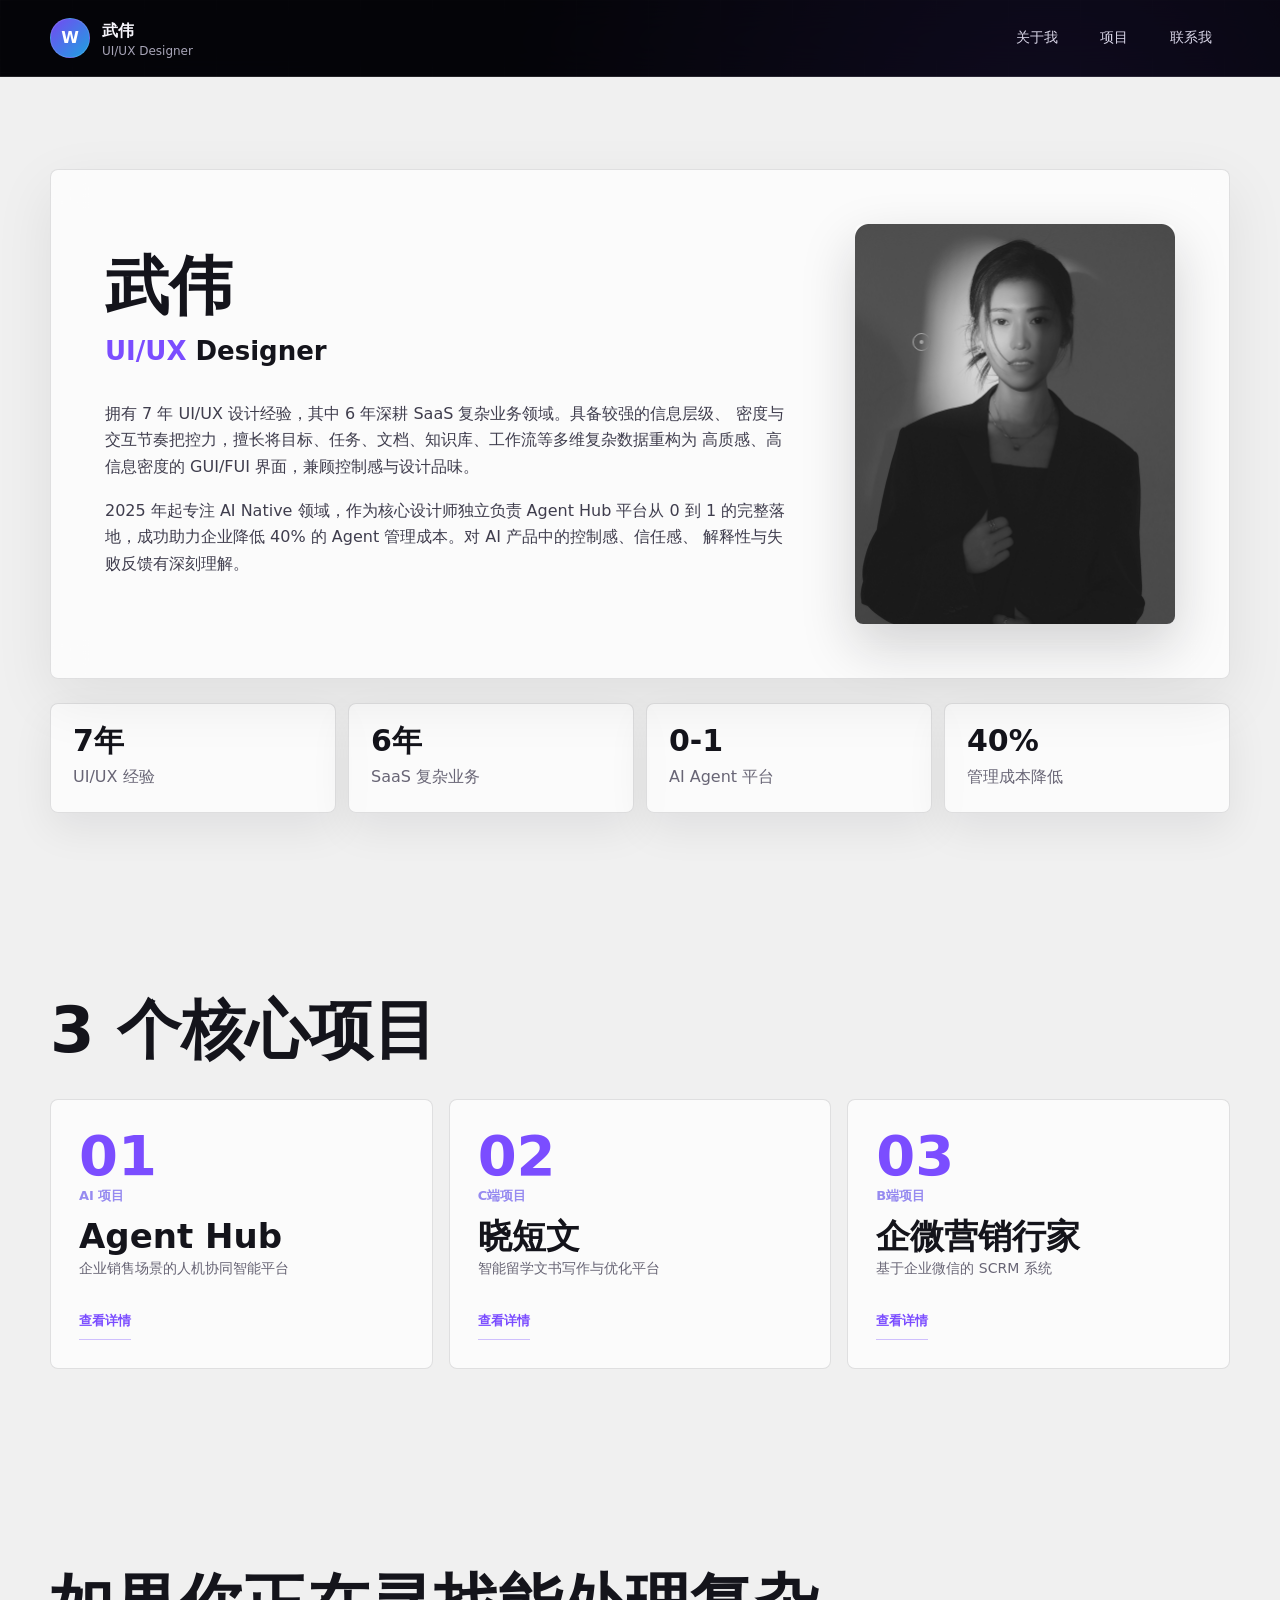
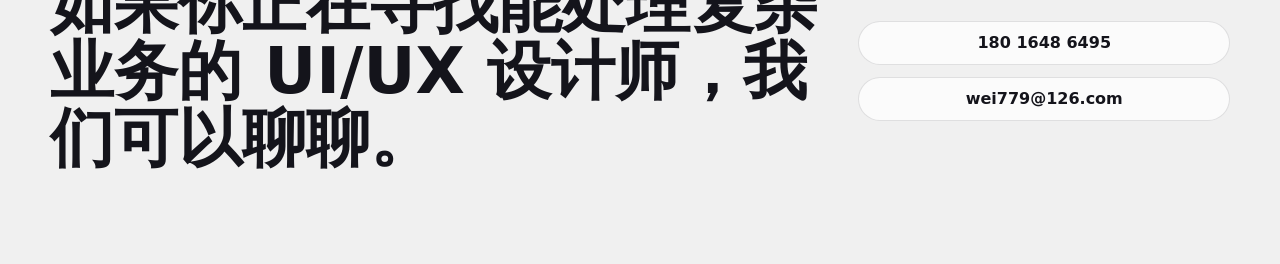
==== index.html @ 836a9a6f "Add files via upload" ====
<!doctype html>
<html lang="zh-CN">
  <head>
    <meta charset="UTF-8" />
    <meta name="viewport" content="width=device-width, initial-scale=1" />
    <title>武伟 | UI/UX Designer Portfolio</title>
    <meta
      name="description"
      content="武伟的 UI/UX 作品集，聚焦 SaaS 复杂业务、AI Native 产品与 B/C 端产品体验设计。"
    />
    <link
      rel="icon"
      href="data:image/svg+xml,%3Csvg xmlns='http://www.w3.org/2000/svg' viewBox='0 0 64 64'%3E%3Crect width='64' height='64' rx='32' fill='%237b4dff'/%3E%3Ctext x='32' y='42' text-anchor='middle' font-family='Arial' font-size='34' font-weight='800' fill='white'%3EW%3C/text%3E%3C/svg%3E"
    />
    <link rel="stylesheet" href="styles.css?v=5" />
  </head>
  <body>
    <a class="skip-link" href="#main">跳到主要内容</a>
    <div class="focus-ring" aria-hidden="true"></div>

    <header class="site-header">
      <nav class="nav" aria-label="主导航">
        <a class="brand" href="#main" aria-label="回到首页">
          <span class="brand-mark">W</span>
          <span>
            <strong>武伟</strong>
            <small>UI/UX Designer</small>
          </span>
        </a>
        <div class="nav-links">
          <a href="#about">关于我</a>
          <div class="nav-dropdown">
            <a class="nav-dropdown-trigger" href="#projects" aria-haspopup="true">项目</a>
            <div class="nav-menu" aria-label="项目二级导航">
              <a href="project.html?project=agent">Agent Hub</a>
              <a href="project.html?project=essay">晓短文</a>
              <a href="project.html?project=scrm">企微营销行家</a>
            </div>
          </div>
          <a href="#contact">联系我</a>
        </div>
      </nav>
    </header>

    <main id="main">
      <section id="about" class="about section-shell" aria-labelledby="about-title">
        <div class="about-grid">
          <div class="about-card">
            <div class="about-copy">
              <h2 id="about-title">武伟</h2>
              <p class="role"><span>UI/UX</span> Designer</p>
              <p>
                拥有 7 年 UI/UX 设计经验，其中 6 年深耕 SaaS 复杂业务领域。具备较强的信息层级、
                密度与交互节奏把控力，擅长将目标、任务、文档、知识库、工作流等多维复杂数据重构为
                高质感、高信息密度的 GUI/FUI 界面，兼顾控制感与设计品味。
              </p>
              <p>
                2025 年起专注 AI Native 领域，作为核心设计师独立负责 Agent Hub 平台从 0 到 1
                的完整落地，成功助力企业降低 40% 的 Agent 管理成本。对 AI 产品中的控制感、信任感、
                解释性与失败反馈有深刻理解。
              </p>
            </div>
            <figure class="about-photo">
              <img src="assets/portfolio/profile-photo.png" alt="武伟个人照片" />
            </figure>
          </div>

          <div class="stats-row" aria-label="核心能力概览">
            <div>
              <strong>7年</strong>
              <span>UI/UX 经验</span>
            </div>
            <div>
              <strong>6年</strong>
              <span>SaaS 复杂业务</span>
            </div>
            <div>
              <strong>0-1</strong>
              <span>AI Agent 平台</span>
            </div>
            <div>
              <strong>40%</strong>
              <span>管理成本降低</span>
            </div>
          </div>
        </div>
      </section>

      <section id="projects" class="projects section-shell" aria-labelledby="projects-title">
        <div class="section-heading">
          <div>
            <h2 id="projects-title">3 个核心项目</h2>
          </div>
        </div>

        <div class="project-tabs" aria-label="项目入口">
          <a class="project-card" href="project.html?project=agent" data-project="agent">
            <span class="project-index">01</span>
            <span class="project-type">AI 项目</span>
            <strong>Agent Hub</strong>
            <small>企业销售场景的人机协同智能平台</small>
            <span class="project-card-cta">查看详情</span>
          </a>
          <a class="project-card" href="project.html?project=essay" data-project="essay">
            <span class="project-index">02</span>
            <span class="project-type">C端项目</span>
            <strong>晓短文</strong>
            <small>智能留学文书写作与优化平台</small>
            <span class="project-card-cta">查看详情</span>
          </a>
          <a class="project-card" href="project.html?project=scrm" data-project="scrm">
            <span class="project-index">03</span>
            <span class="project-type">B端项目</span>
            <strong>企微营销行家</strong>
            <small>基于企业微信的 SCRM 系统</small>
            <span class="project-card-cta">查看详情</span>
          </a>
        </div>
      </section>

      <section id="contact" class="contact section-shell" aria-labelledby="contact-title">
        <div>
          <h2 id="contact-title">如果你正在寻找能处理复杂业务的 UI/UX 设计师，我们可以聊聊。</h2>
        </div>
        <div class="contact-actions">
          <a href="tel:18016486495">180 1648 6495</a>
          <a href="mailto:wei779@126.com">wei779@126.com</a>
        </div>
      </section>
    </main>

    <script src="script.js?v=5"></script>
  </body>
</html>
---- styles.css ----
:root {
  color-scheme: dark;
  --bg: #050509;
  --surface: #10101a;
  --surface-2: #171628;
  --line: rgba(255, 255, 255, 0.12);
  --text: #f6f5fb;
  --muted: #a8a5b8;
  --soft: #d9d6e8;
  --accent: #7b4dff;
  --accent-2: #21b8ff;
  --accent-3: #7df0d2;
  --radius: 8px;
  --max: 1180px;
}

* {
  box-sizing: border-box;
}

html {
  scroll-behavior: smooth;
}

body {
  margin: 0;
  min-width: 320px;
  background:
    linear-gradient(rgba(255, 255, 255, 0.035) 1px, transparent 1px),
    linear-gradient(90deg, rgba(255, 255, 255, 0.035) 1px, transparent 1px),
    radial-gradient(circle at 82% 8%, rgba(123, 77, 255, 0.34), transparent 34rem),
    radial-gradient(circle at 18% 26%, rgba(33, 184, 255, 0.16), transparent 28rem),
    var(--bg);
  background-size: 72px 72px, 72px 72px, auto, auto, auto;
  color: var(--text);
  font-family:
    Inter, ui-sans-serif, system-ui, -apple-system, BlinkMacSystemFont, "Segoe UI",
    "PingFang SC", "Hiragino Sans GB", "Microsoft YaHei", sans-serif;
  line-height: 1.65;
}

body.project-page {
  background: #f0f0f0;
}

body.project-page main {
  background: #f0f0f0;
  color: #14141b;
}

img {
  display: block;
  max-width: 100%;
}

a {
  color: inherit;
  text-decoration: none;
}

button {
  font: inherit;
}

.skip-link {
  position: fixed;
  left: 16px;
  top: 12px;
  z-index: 100;
  padding: 10px 14px;
  transform: translateY(-160%);
  border-radius: var(--radius);
  background: var(--text);
  color: #050509;
}

.skip-link:focus {
  transform: translateY(0);
}

.site-header {
  position: sticky;
  top: 0;
  z-index: 20;
  border-bottom: 1px solid var(--line);
  background: rgba(5, 5, 9, 0.72);
  backdrop-filter: blur(18px);
}

.nav {
  display: flex;
  align-items: center;
  justify-content: space-between;
  width: min(var(--max), calc(100% - 40px));
  min-height: 76px;
  margin: 0 auto;
  gap: 20px;
}

.brand {
  display: inline-flex;
  align-items: center;
  min-height: 44px;
  gap: 12px;
}

.brand-mark {
  display: grid;
  width: 40px;
  height: 40px;
  place-items: center;
  border: 1px solid var(--line);
  border-radius: 50%;
  background: linear-gradient(135deg, rgba(123, 77, 255, 0.95), rgba(33, 184, 255, 0.88));
  color: white;
  font-weight: 800;
}

.brand strong,
.brand small {
  display: block;
}

.brand small {
  color: var(--muted);
  font-size: 12px;
  line-height: 1.2;
}

.nav-links {
  display: flex;
  align-items: center;
  gap: 6px;
}

.nav-dropdown {
  position: relative;
}

.nav-links a,
.primary-link,
.ghost-link,
.contact-actions a {
  display: inline-flex;
  align-items: center;
  justify-content: center;
  min-height: 44px;
  border-radius: 999px;
  padding: 0 18px;
  transition: border-color 180ms ease, background 180ms ease, color 180ms ease, transform 180ms ease;
}

.nav-links a {
  color: var(--soft);
  font-size: 14px;
}

.nav-links a:hover,
.nav-links a:focus-visible {
  background: rgba(255, 255, 255, 0.08);
  color: white;
}

.nav-menu {
  position: absolute;
  top: calc(100% + 10px);
  right: 0;
  z-index: 30;
  display: none;
  min-width: 172px;
  padding: 8px;
  border: 1px solid var(--line);
  border-radius: var(--radius);
  background: rgba(16, 16, 26, 0.94);
  box-shadow: 0 18px 46px rgba(0, 0, 0, 0.28);
  opacity: 0;
  transform: translateY(-6px);
  visibility: hidden;
  transition: opacity 180ms ease, transform 180ms ease, visibility 180ms ease;
}

.nav-dropdown:hover .nav-menu,
.nav-dropdown:focus-within .nav-menu {
  display: grid;
  opacity: 1;
  transform: translateY(0);
  visibility: visible;
}

.nav-menu a {
  justify-content: flex-start;
  min-height: 40px;
  border-radius: 6px;
  padding: 0 12px;
  white-space: nowrap;
}

.section-shell {
  width: min(var(--max), calc(100% - 40px));
  margin: 0 auto;
}

.focus-ring {
  --focus-x: 72vw;
  --focus-y: 38vh;
  position: fixed;
  left: 0;
  top: 0;
  z-index: 60;
  width: 18px;
  height: 18px;
  border: 1.5px solid #fff;
  border-radius: 999px;
  pointer-events: none;
  mix-blend-mode: difference;
  transform: translate3d(var(--focus-x), var(--focus-y), 0) translate(-50%, -50%);
  transition: opacity 180ms ease;
}

.focus-ring::before {
  position: absolute;
  content: "";
  left: 50%;
  top: 50%;
  width: 4px;
  height: 4px;
  border-radius: 999px;
  background: #fff;
  transform: translate(-50%, -50%);
}

.hero {
  position: relative;
  display: grid;
  grid-template-columns: minmax(0, 1180px);
  align-items: center;
  justify-content: center;
  width: 100%;
  max-width: none;
  min-height: 500px;
  padding: 0 max(20px, calc((100% - var(--max)) / 2));
  overflow: hidden;
  isolation: isolate;
  background: #f0f0f0;
  color: #050509;
}

.hero::before,
.hero::after {
  content: none;
}

.hero-orb {
  display: none;
}

.hero-orb::before {
  position: absolute;
  inset: 18% 10% 12% 18%;
  content: "";
  border-radius: 50%;
  background:
    radial-gradient(circle at 36% 34%, rgba(125, 240, 210, 0.34), transparent 18%),
    radial-gradient(circle at 64% 28%, rgba(160, 116, 255, 0.48), transparent 24%),
    radial-gradient(circle at 50% 58%, rgba(37, 119, 255, 0.34), transparent 42%);
  filter: blur(46px);
  opacity: 0.58;
  animation: orbFallbackDrift 9s ease-in-out infinite alternate;
}

.hero-orb canvas {
  position: relative;
  display: block;
  width: 100%;
  height: 100%;
  opacity: 0.96;
}

.hero-orb.is-static canvas {
  display: none;
}

.hero-copy {
  position: relative;
  z-index: 1;
  max-width: 1180px;
}

.eyebrow,
.section-kicker {
  margin: 0 0 14px;
  color: var(--accent-3);
  font-size: 13px;
  font-weight: 700;
  letter-spacing: 0;
  text-transform: uppercase;
}

.hero h1 {
  display: grid;
  gap: 8px;
  max-width: 1180px;
  margin: 0;
  color: #050509;
  font-size: clamp(74px, 11.5vw, 172px);
  font-weight: 950;
  line-height: 0.88;
  letter-spacing: 0;
}

.hero h1 span {
  display: block;
  width: fit-content;
}

.hero h1 span:nth-child(2) {
  color: #f0f0f0;
  background: #050509;
  padding: 0 0.07em 0.06em;
}

@keyframes orbFallbackDrift {
  from {
    transform: translate3d(-2%, 2%, 0) rotate(-6deg) scale(0.96);
  }

  to {
    transform: translate3d(3%, -3%, 0) rotate(8deg) scale(1.06);
  }
}

.hero-lede {
  max-width: 680px;
  margin: 28px 0 0;
  color: var(--soft);
  font-size: 18px;
}

.hero-actions {
  display: flex;
  flex-wrap: wrap;
  gap: 12px;
  margin-top: 34px;
}

.primary-link {
  background: white;
  color: #07070d;
  font-weight: 800;
}

.ghost-link {
  border: 1px solid var(--line);
  color: white;
}

.primary-link:hover,
.ghost-link:hover,
.contact-actions a:hover,
.project-card:hover {
  transform: translateY(-2px);
}

.about,
.projects,
.contact {
  padding: 92px 0;
}

.about {
  width: 100%;
  max-width: none;
  background: #f0f0f0;
  color: #14141b;
}

.projects,
.contact {
  width: 100%;
  max-width: none;
  background: #f0f0f0;
  color: #14141b;
}

.about > .section-kicker,
.about > .about-grid,
.projects > .section-heading,
.projects > .project-tabs {
  width: min(var(--max), calc(100% - 40px));
  margin-right: auto;
  margin-left: auto;
}

.about-grid {
  display: grid;
  grid-template-columns: 1fr;
  gap: 24px;
}

.about-card,
.contact {
  border: 1px solid var(--line);
  border-radius: var(--radius);
  background: rgba(16, 16, 26, 0.76);
  backdrop-filter: blur(16px);
}

.about-card {
  display: grid;
  grid-template-columns: minmax(0, 1fr) minmax(240px, 320px);
  align-items: center;
  gap: clamp(28px, 5vw, 72px);
  max-width: none;
  width: 100%;
  padding: clamp(28px, 5vw, 54px);
  border-color: rgba(20, 20, 27, 0.12);
  background: rgba(255, 255, 255, 0.72);
  color: #14141b;
  box-shadow: 0 20px 60px rgba(20, 20, 27, 0.08);
}

.about-copy {
  max-width: 760px;
}

.about-photo {
  justify-self: end;
  width: min(100%, 320px);
  margin: 0;
}

.about-photo img {
  width: 100%;
  aspect-ratio: 4 / 5;
  object-fit: cover;
  object-position: center top;
  border-radius: var(--radius);
  box-shadow: 0 22px 54px rgba(20, 20, 27, 0.18);
}

.about-card h2,
.section-heading h2,
.contact h2 {
  margin: 0;
  font-size: clamp(36px, 5vw, 70px);
  line-height: 1.05;
  letter-spacing: 0;
}

.role {
  margin: 10px 0 28px;
  color: #14141b;
  font-size: 26px;
  font-weight: 800;
}

.role span {
  color: var(--accent);
}

.about-card p:not(.role) {
  max-width: 760px;
  margin: 0 0 18px;
  color: #3f3d4d;
}

.stats-row {
  display: grid;
  grid-column: 1 / -1;
  grid-template-columns: repeat(4, minmax(0, 1fr));
  gap: 12px;
}

.stats-row div,
.metric,
.text-panel,
.project-card {
  border: 1px solid var(--line);
  border-radius: var(--radius);
  background: rgba(255, 255, 255, 0.055);
}

.stats-row div {
  border-color: rgba(20, 20, 27, 0.12);
  background: rgba(255, 255, 255, 0.7);
  padding: 22px;
  box-shadow: 0 16px 42px rgba(20, 20, 27, 0.07);
}

.stats-row strong {
  display: block;
  color: #14141b;
  font-size: 30px;
  line-height: 1;
}

.stats-row span {
  display: block;
  margin-top: 8px;
  color: #686575;
}

.section-heading {
  display: grid;
  grid-template-columns: 1fr;
  gap: 28px;
  align-items: end;
  margin-bottom: 34px;
}

.section-heading p {
  margin: 0;
  color: #686575;
}

.project-tabs {
  display: grid;
  grid-template-columns: repeat(3, minmax(0, 1fr));
  gap: 16px;
  margin-bottom: 18px;
}

.project-card {
  position: relative;
  display: grid;
  align-content: space-between;
  min-height: 270px;
  padding: 28px;
  border-color: rgba(20, 20, 27, 0.12);
  background: rgba(255, 255, 255, 0.72);
  color: #14141b;
  cursor: pointer;
  text-align: left;
  overflow: hidden;
  transition:
    border-color 220ms ease,
    background 220ms ease,
    box-shadow 220ms ease,
    transform 220ms ease;
}

.project-card::before {
  position: absolute;
  inset: -1px;
  content: "";
  background:
    radial-gradient(circle at 22% 12%, rgba(125, 240, 210, 0.2), transparent 32%),
    linear-gradient(135deg, rgba(123, 77, 255, 0.22), rgba(33, 184, 255, 0.08));
  opacity: 0;
  transition: opacity 220ms ease;
  pointer-events: none;
}

.project-card > * {
  position: relative;
  z-index: 1;
}

.project-card:focus-visible,
.primary-link:focus-visible,
.ghost-link:focus-visible,
.contact-actions a:focus-visible {
  outline: 3px solid rgba(125, 240, 210, 0.75);
  outline-offset: 3px;
}

.project-card:hover,
.project-card:focus-visible,
.project-card.is-active {
  border-color: rgba(123, 77, 255, 0.8);
  background:
    linear-gradient(135deg, rgba(123, 77, 255, 0.18), rgba(33, 184, 255, 0.12)),
    rgba(255, 255, 255, 0.86);
}

.project-card:hover,
.project-card:focus-visible {
  box-shadow:
    0 24px 70px rgba(33, 184, 255, 0.18),
    0 0 0 1px rgba(125, 240, 210, 0.18) inset;
  transform: translateY(-10px) scale(1.015);
}

.project-card:hover::before,
.project-card:focus-visible::before {
  opacity: 1;
}

.project-index {
  color: var(--accent);
  font-size: 56px;
  font-weight: 900;
  line-height: 1;
}

.project-type {
  align-self: end;
  color: #968af0;
  font-size: 13px;
  font-weight: 800;
}

.project-card strong {
  margin-top: 10px;
  font-size: 34px;
  line-height: 1.1;
}

.project-card small {
  max-width: 260px;
  color: #686575;
  font-size: 14px;
}

.project-card-cta {
  display: inline-flex;
  align-items: center;
  width: fit-content;
  min-height: 36px;
  margin-top: 22px;
  border-bottom: 1px solid rgba(123, 77, 255, 0.35);
  color: #7b4dff;
  font-size: 13px;
  font-weight: 800;
  transition: color 180ms ease, transform 180ms ease;
}

.project-card:hover .project-card-cta,
.project-card:focus-visible .project-card-cta {
  color: #7b4dff;
  transform: translateX(6px);
}

.project-page-shell {
  padding: 72px 0 96px;
}

.project-page .brand strong {
  color: var(--text);
}

.project-page-heading {
  margin: 32px 0 24px;
  text-align: center;
}

.project-page-heading h1 {
  margin: 0;
  font-size: clamp(42px, 6vw, 84px);
  line-height: 1.05;
}

.back-link {
  position: relative;
  display: inline-flex;
  align-items: center;
  min-height: 42px;
  border: 1px solid var(--line);
  border-radius: 999px;
  padding: 0 16px;
  color: var(--soft);
  background: rgba(255, 255, 255, 0.055);
  font-size: 14px;
  font-weight: 800;
  overflow: hidden;
  transition:
    border-color 220ms ease,
    background 220ms ease,
    box-shadow 220ms ease,
    transform 220ms ease;
}

.back-link::before {
  position: absolute;
  inset: -1px;
  content: "";
  background:
    radial-gradient(circle at 22% 12%, rgba(125, 240, 210, 0.2), transparent 32%),
    linear-gradient(135deg, rgba(123, 77, 255, 0.22), rgba(33, 184, 255, 0.08));
  opacity: 0;
  transition: opacity 220ms ease;
  pointer-events: none;
}

.project-page .back-link {
  border-color: rgba(20, 20, 27, 0.12);
  color: #14141b;
  background: rgba(255, 255, 255, 0.72);
}

.back-link:hover,
.back-link:focus-visible {
  border-color: rgba(123, 77, 255, 0.8);
  background:
    linear-gradient(135deg, rgba(123, 77, 255, 0.18), rgba(33, 184, 255, 0.12)),
    rgba(255, 255, 255, 0.86);
  box-shadow:
    0 24px 70px rgba(33, 184, 255, 0.18),
    0 0 0 1px rgba(125, 240, 210, 0.18) inset;
  transform: translateY(-10px) scale(1.015);
}

.back-link:hover::before,
.back-link:focus-visible::before {
  opacity: 1;
}

.project-detail {
  padding: 0;
  scroll-margin-top: 96px;
}

.project-detail:focus {
  outline: none;
}

.detail-hero {
  display: grid;
  grid-template-columns: minmax(0, 0.75fr) minmax(360px, 1fr);
  gap: 26px;
  align-items: stretch;
}

.detail-copy h3 {
  margin: 0;
  font-size: clamp(32px, 5vw, 64px);
  line-height: 1.05;
}

.detail-copy p {
  color: var(--soft);
}

.project-page .detail-copy p,
.project-page .text-panel ul,
.project-page .metric span,
.project-page .gallery figcaption {
  color: #4f4c5d;
}

.tags {
  display: flex;
  flex-wrap: wrap;
  gap: 8px;
  margin: 18px 0 24px;
}

.tags span {
  border: 1px solid rgba(123, 77, 255, 0.52);
  border-radius: 999px;
  padding: 7px 11px;
  color: #e8e0ff;
  background: rgba(123, 77, 255, 0.12);
  font-size: 12px;
  font-weight: 700;
}

.project-page .tags span {
  border-color: rgba(123, 77, 255, 0.42);
  background: rgba(123, 77, 255, 0.08);
  color: #4d2fd6;
}

.cover-image {
  overflow: hidden;
  border: 1px solid var(--line);
  border-radius: var(--radius);
  background: #090913;
}

.cover-image img {
  width: 100%;
  height: 100%;
  min-height: 300px;
  object-fit: cover;
}

.detail-sections {
  display: grid;
  grid-template-columns: repeat(3, minmax(0, 1fr));
  gap: 14px;
  margin-top: 42px;
}

.text-panel {
  padding: 22px;
}

.project-page .text-panel,
.project-page .metric,
.project-page .gallery figure {
  border-color: rgba(20, 20, 27, 0.12);
  background: rgba(255, 255, 255, 0.72);
  box-shadow: 0 16px 42px rgba(20, 20, 27, 0.07);
}

.text-panel h4,
.metrics h4 {
  margin: 0 0 12px;
  color: white;
  font-size: 18px;
}

.project-page .text-panel h4,
.project-page .metrics h4,
.project-page .metric strong {
  color: #14141b;
}

.text-panel ul {
  display: grid;
  gap: 10px;
  margin: 0;
  padding-left: 20px;
  color: var(--soft);
}

.metrics {
  margin-top: 42px;
}

.metric-grid {
  display: grid;
  grid-template-columns: repeat(4, minmax(0, 1fr));
  gap: 12px;
}

.metric {
  padding: 18px;
}

.metric strong {
  display: block;
  color: white;
  font-size: 26px;
  line-height: 1.1;
}

.metric span {
  color: var(--muted);
  font-size: 13px;
}

.gallery {
  display: grid;
  grid-template-columns: 1fr;
  gap: 28px;
  margin-top: 42px;
}

.gallery figure {
  margin: 0;
  overflow: hidden;
  border: 1px solid var(--line);
  border-radius: var(--radius);
  background: rgba(255, 255, 255, 0.05);
}

.gallery img {
  width: 100%;
  height: auto;
  aspect-ratio: auto;
  object-fit: contain;
}

.gallery figcaption {
  padding: 10px 12px 12px;
  color: var(--muted);
  font-size: 13px;
}

.project-navigation {
  display: grid;
  grid-template-columns: repeat(2, minmax(0, 1fr));
  gap: 16px;
  margin-top: 72px;
}

.project-navigation:not(.has-previous) {
  grid-template-columns: minmax(0, 1fr);
  justify-items: end;
}

.project-pager-link,
.next-project-link {
  position: relative;
  display: grid;
  min-height: 150px;
  align-content: space-between;
  gap: 14px;
  width: 100%;
  border: 1px solid rgba(20, 20, 27, 0.12);
  border-radius: var(--radius);
  padding: 24px;
  background:
    linear-gradient(135deg, rgba(255, 255, 255, 0.9), rgba(248, 248, 255, 0.7)),
    rgba(255, 255, 255, 0.78);
  color: #14141b;
  overflow: hidden;
  box-shadow: 0 16px 42px rgba(20, 20, 27, 0.07);
  transition:
    border-color 220ms ease,
    background 220ms ease,
    box-shadow 220ms ease,
    transform 220ms ease;
}

.project-pager-link::before,
.next-project-link::before {
  position: absolute;
  inset: -1px;
  content: "";
  background:
    radial-gradient(circle at 18% 12%, rgba(125, 240, 210, 0.2), transparent 34%),
    linear-gradient(135deg, rgba(123, 77, 255, 0.2), rgba(33, 184, 255, 0.1));
  opacity: 0;
  transition: opacity 220ms ease;
  pointer-events: none;
}

.project-pager-link > *,
.next-project-link > * {
  position: relative;
  z-index: 1;
}

.next-project-link {
  text-align: right;
}

.project-navigation:not(.has-previous) .next-project-link {
  max-width: min(100%, 460px);
}

.pager-direction {
  display: inline-flex;
  align-items: center;
  gap: 10px;
  width: fit-content;
  color: #6f55f6;
  font-size: 13px;
  font-weight: 900;
  letter-spacing: 0;
}

.next-project-link .pager-direction {
  justify-self: end;
}

.pager-icon {
  display: grid;
  width: 34px;
  height: 34px;
  place-items: center;
  border: 1px solid rgba(123, 77, 255, 0.22);
  border-radius: 999px;
  background: rgba(123, 77, 255, 0.08);
  color: #7b4dff;
  font-size: 20px;
  line-height: 1;
  transition:
    background 220ms ease,
    border-color 220ms ease,
    transform 220ms ease;
}

.project-pager-link strong,
.next-project-link strong {
  font-size: clamp(24px, 3vw, 34px);
  line-height: 1;
  letter-spacing: 0;
}

.project-pager-link small,
.next-project-link small {
  max-width: 360px;
  color: #5f5b6d;
  font-size: 14px;
  line-height: 1.5;
}

.next-project-link small {
  justify-self: end;
}

.project-pager-link:hover,
.project-pager-link:focus-visible,
.next-project-link:hover,
.next-project-link:focus-visible {
  border-color: rgba(123, 77, 255, 0.72);
  background:
    linear-gradient(135deg, rgba(123, 77, 255, 0.16), rgba(33, 184, 255, 0.1)),
    rgba(255, 255, 255, 0.9);
  box-shadow:
    0 28px 80px rgba(33, 184, 255, 0.18),
    0 0 0 1px rgba(125, 240, 210, 0.18) inset;
  transform: translateY(-8px);
}

.project-pager-link:hover::before,
.project-pager-link:focus-visible::before,
.next-project-link:hover::before,
.next-project-link:focus-visible::before {
  opacity: 1;
}

.project-pager-link:hover .pager-icon,
.project-pager-link:focus-visible .pager-icon {
  border-color: rgba(123, 77, 255, 0.48);
  background: rgba(123, 77, 255, 0.14);
  transform: translateX(-5px);
}

.next-project-link:hover .pager-icon,
.next-project-link:focus-visible .pager-icon {
  border-color: rgba(123, 77, 255, 0.48);
  background: rgba(123, 77, 255, 0.14);
  transform: translateX(5px);
}

.contact {
  display: grid;
  grid-template-columns: minmax(0, 0.95fr) minmax(260px, 0.45fr);
  gap: 24px;
  align-items: center;
  border: 0;
  border-radius: 0;
  background: #f0f0f0;
  color: #14141b;
  margin-bottom: 0;
  padding: 92px max(20px, calc((100% - var(--max)) / 2));
  box-shadow: none;
  backdrop-filter: none;
}

.contact-actions {
  display: grid;
  gap: 12px;
}

.contact-actions a {
  border: 1px solid rgba(20, 20, 27, 0.12);
  background: rgba(255, 255, 255, 0.72);
  color: #14141b;
  font-weight: 800;
}

@media (max-width: 900px) {
  .hero,
  .section-heading,
  .detail-hero,
  .contact {
    grid-template-columns: 1fr;
  }

  .about-card {
    grid-template-columns: 1fr;
  }

  .about-photo {
    justify-self: start;
    width: min(100%, 320px);
  }

  .hero {
    gap: 28px;
    min-height: 500px;
    padding-top: 54px;
  }

  .hero h1 {
    max-width: 760px;
  }

  .project-tabs,
  .detail-sections,
  .metric-grid,
  .stats-row {
    grid-template-columns: 1fr 1fr;
  }

  .project-card {
    min-height: 220px;
  }
}

@media (max-width: 620px) {
  .nav {
    width: min(100% - 28px, var(--max));
    min-height: 66px;
  }

  .brand small {
    display: none;
  }

  .nav-links {
    gap: 0;
  }

  .nav-links a {
    padding: 0 10px;
    font-size: 13px;
  }

  .section-shell {
    width: min(100% - 28px, var(--max));
  }

  .hero h1 {
    font-size: 42px;
  }

  .hero-lede {
    font-size: 16px;
  }

  .about,
  .projects,
  .contact {
    padding: 58px 0;
  }

  .about-card,
  .project-detail,
  .contact {
    padding: 22px;
  }

  .project-tabs,
  .detail-sections,
  .metric-grid,
  .stats-row {
    grid-template-columns: 1fr;
  }

  .gallery {
    display: grid;
    overflow: visible;
    padding-bottom: 0;
    scroll-snap-type: none;
  }

  .gallery figure {
    flex: none;
    scroll-snap-align: start;
  }

  .project-navigation {
    flex-direction: column;
    justify-content: stretch;
    margin-top: 52px;
  }

  .project-pager-link,
  .next-project-link {
    min-width: 0;
    width: 100%;
  }
}

@media (prefers-reduced-motion: reduce) {
  *,
  *::before,
  *::after {
    scroll-behavior: auto !important;
    transition-duration: 0.01ms !important;
    animation-duration: 0.01ms !important;
  }
}

@media (pointer: coarse) {
  .focus-ring {
    display: none;
  }
}
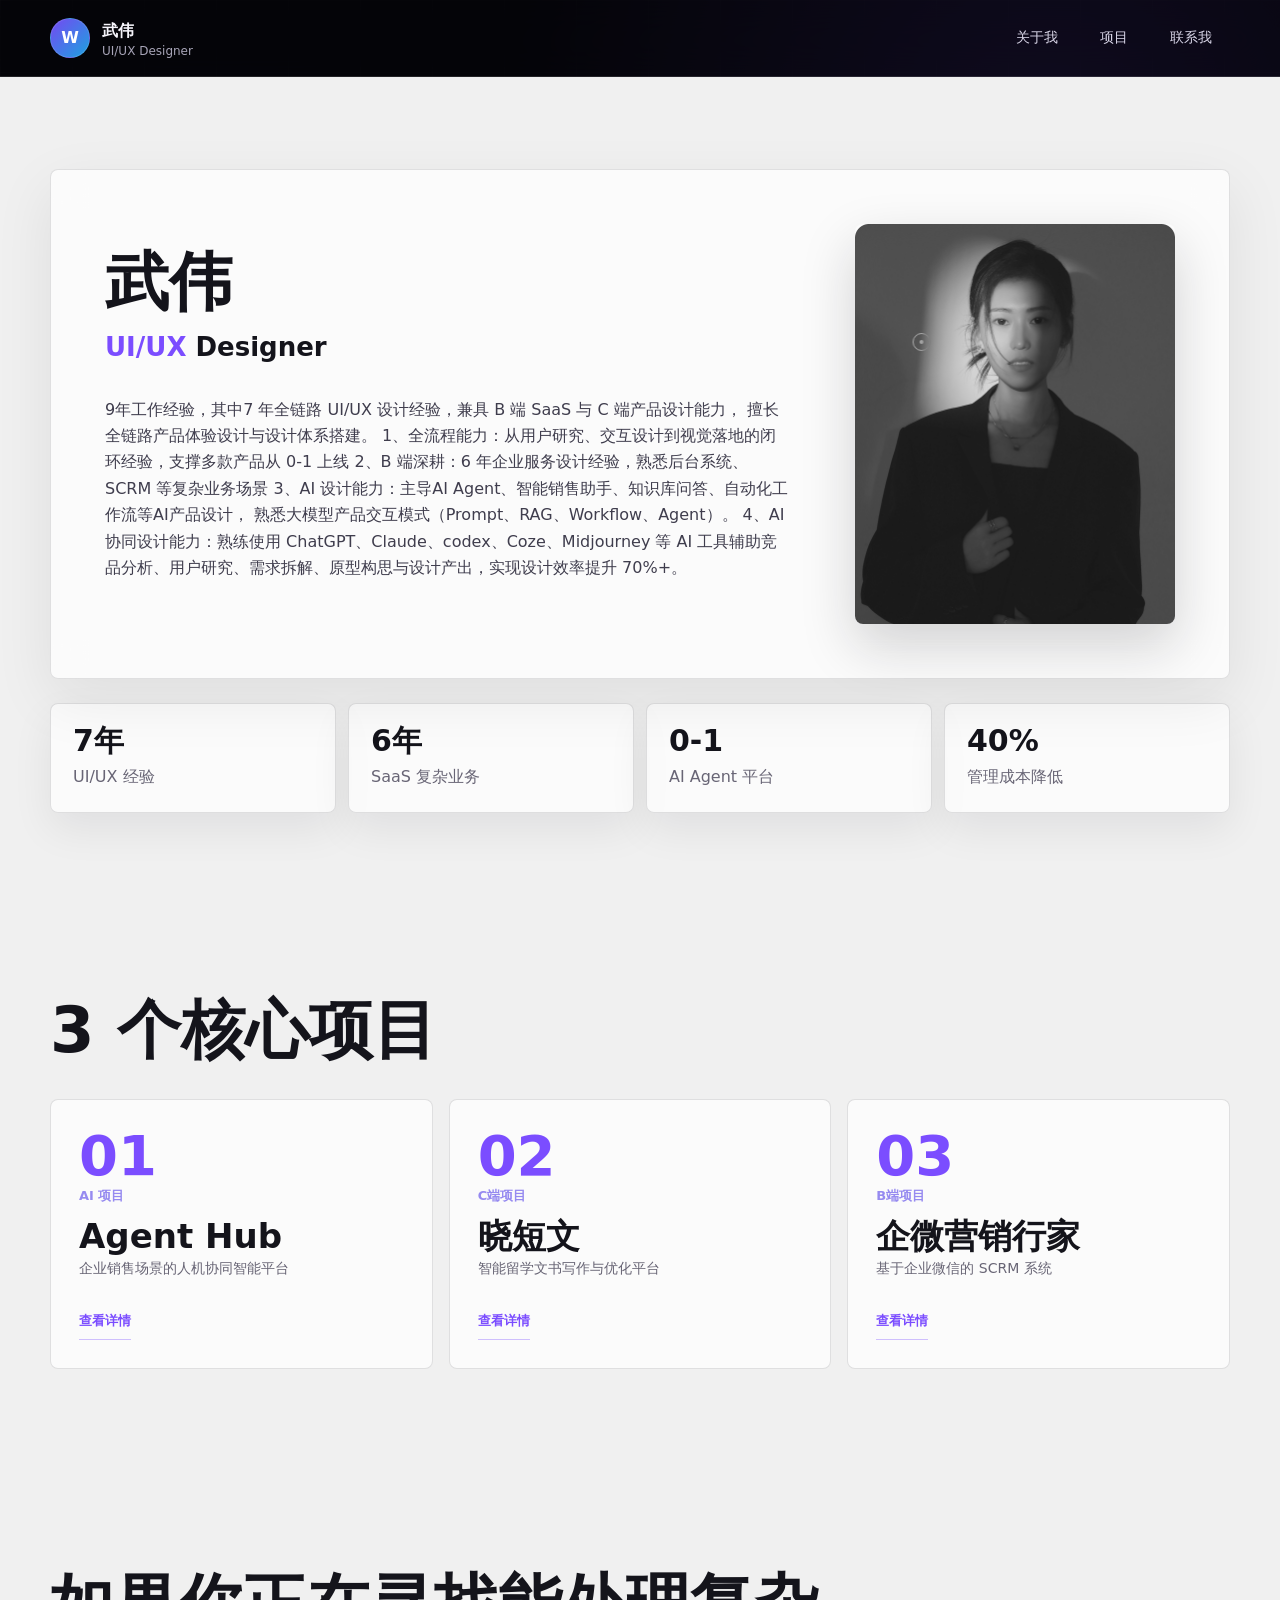
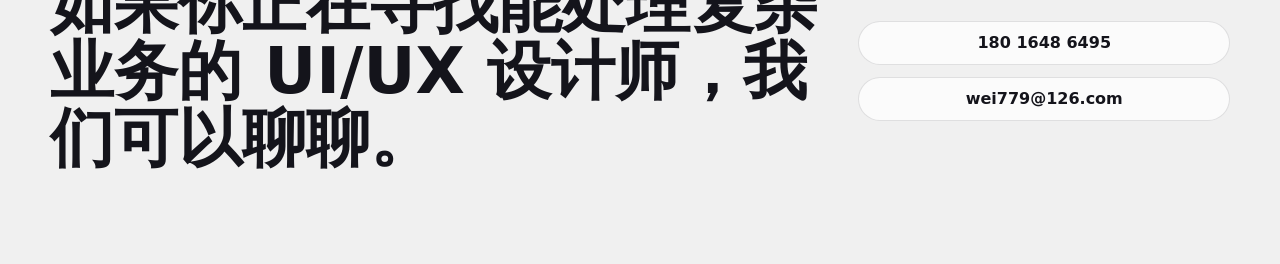
==== commit c4155e46: "Update index.html" ====
--- a/index.html
+++ b/index.html
@@ -50,14 +50,14 @@
               <h2 id="about-title">武伟</h2>
               <p class="role"><span>UI/UX</span> Designer</p>
               <p>
-                拥有 7 年 UI/UX 设计经验，其中 6 年深耕 SaaS 复杂业务领域。具备较强的信息层级、
-                密度与交互节奏把控力，擅长将目标、任务、文档、知识库、工作流等多维复杂数据重构为
-                高质感、高信息密度的 GUI/FUI 界面，兼顾控制感与设计品味。
-              </p>
-              <p>
-                2025 年起专注 AI Native 领域，作为核心设计师独立负责 Agent Hub 平台从 0 到 1
-                的完整落地，成功助力企业降低 40% 的 Agent 管理成本。对 AI 产品中的控制感、信任感、
-                解释性与失败反馈有深刻理解。
+                9年工作经验，其中7 年全链路 UI/UX 设计经验，兼具 B 端 SaaS 与 C 端产品设计能力，
+                擅长全链路产品体验设计与设计体系搭建。
+                1、全流程能力：从用户研究、交互设计到视觉落地的闭环经验，支撑多款产品从 0-1 上线
+                2、B 端深耕：6 年企业服务设计经验，熟悉后台系统、SCRM 等复杂业务场景
+                3、AI 设计能力：主导AI Agent、智能销售助手、知识库问答、自动化工作流等AI产品设计，
+                熟悉大模型产品交互模式（Prompt、RAG、Workflow、Agent）。
+                4、AI协同设计能力：熟练使用 ChatGPT、Claude、codex、Coze、Midjourney 等 AI 
+                工具辅助竞品分析、用户研究、需求拆解、原型构思与设计产出，实现设计效率提升 70%+。
               </p>
             </div>
             <figure class="about-photo">
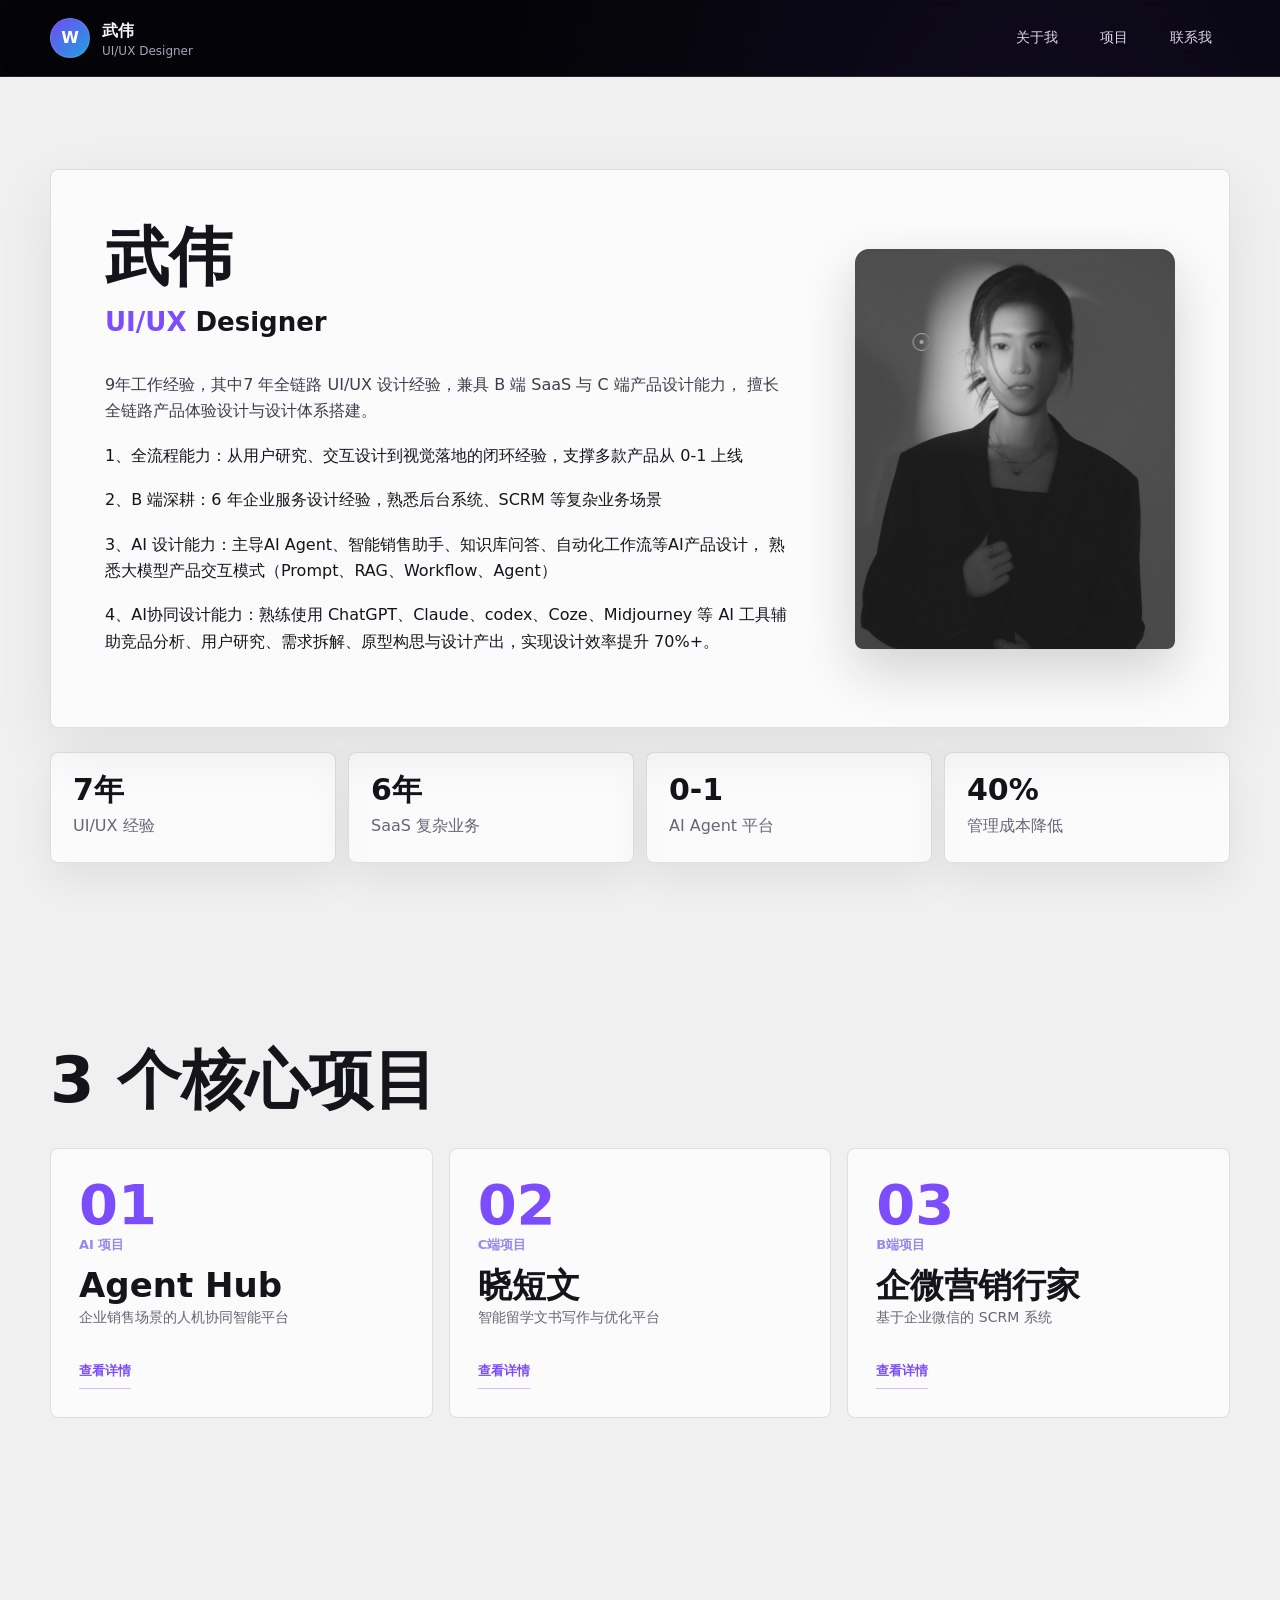
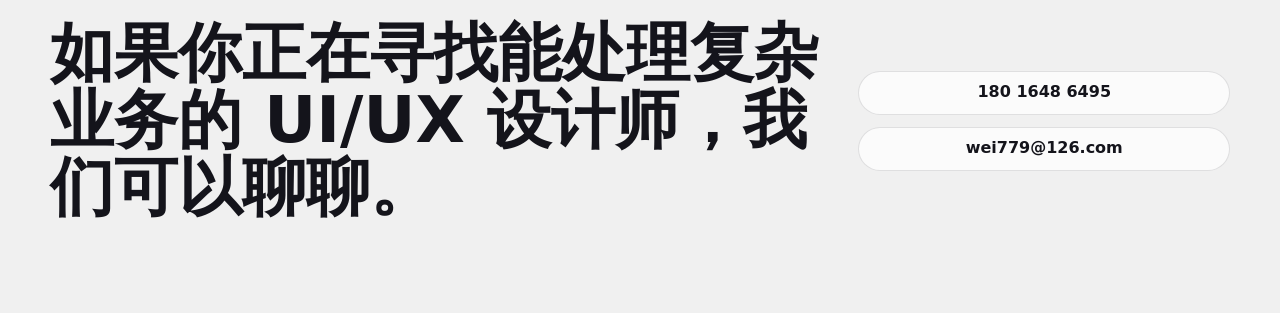
==== commit 6285861a: "Update index.html" ====
--- a/index.html
+++ b/index.html
@@ -52,10 +52,14 @@
               <p>
                 9年工作经验，其中7 年全链路 UI/UX 设计经验，兼具 B 端 SaaS 与 C 端产品设计能力，
                 擅长全链路产品体验设计与设计体系搭建。
+               </p>
                 1、全流程能力：从用户研究、交互设计到视觉落地的闭环经验，支撑多款产品从 0-1 上线
+               </p>
                 2、B 端深耕：6 年企业服务设计经验，熟悉后台系统、SCRM 等复杂业务场景
+               </p>
                 3、AI 设计能力：主导AI Agent、智能销售助手、知识库问答、自动化工作流等AI产品设计，
-                熟悉大模型产品交互模式（Prompt、RAG、Workflow、Agent）。
+                熟悉大模型产品交互模式（Prompt、RAG、Workflow、Agent）
+               </p>
                 4、AI协同设计能力：熟练使用 ChatGPT、Claude、codex、Coze、Midjourney 等 AI 
                 工具辅助竞品分析、用户研究、需求拆解、原型构思与设计产出，实现设计效率提升 70%+。
               </p>
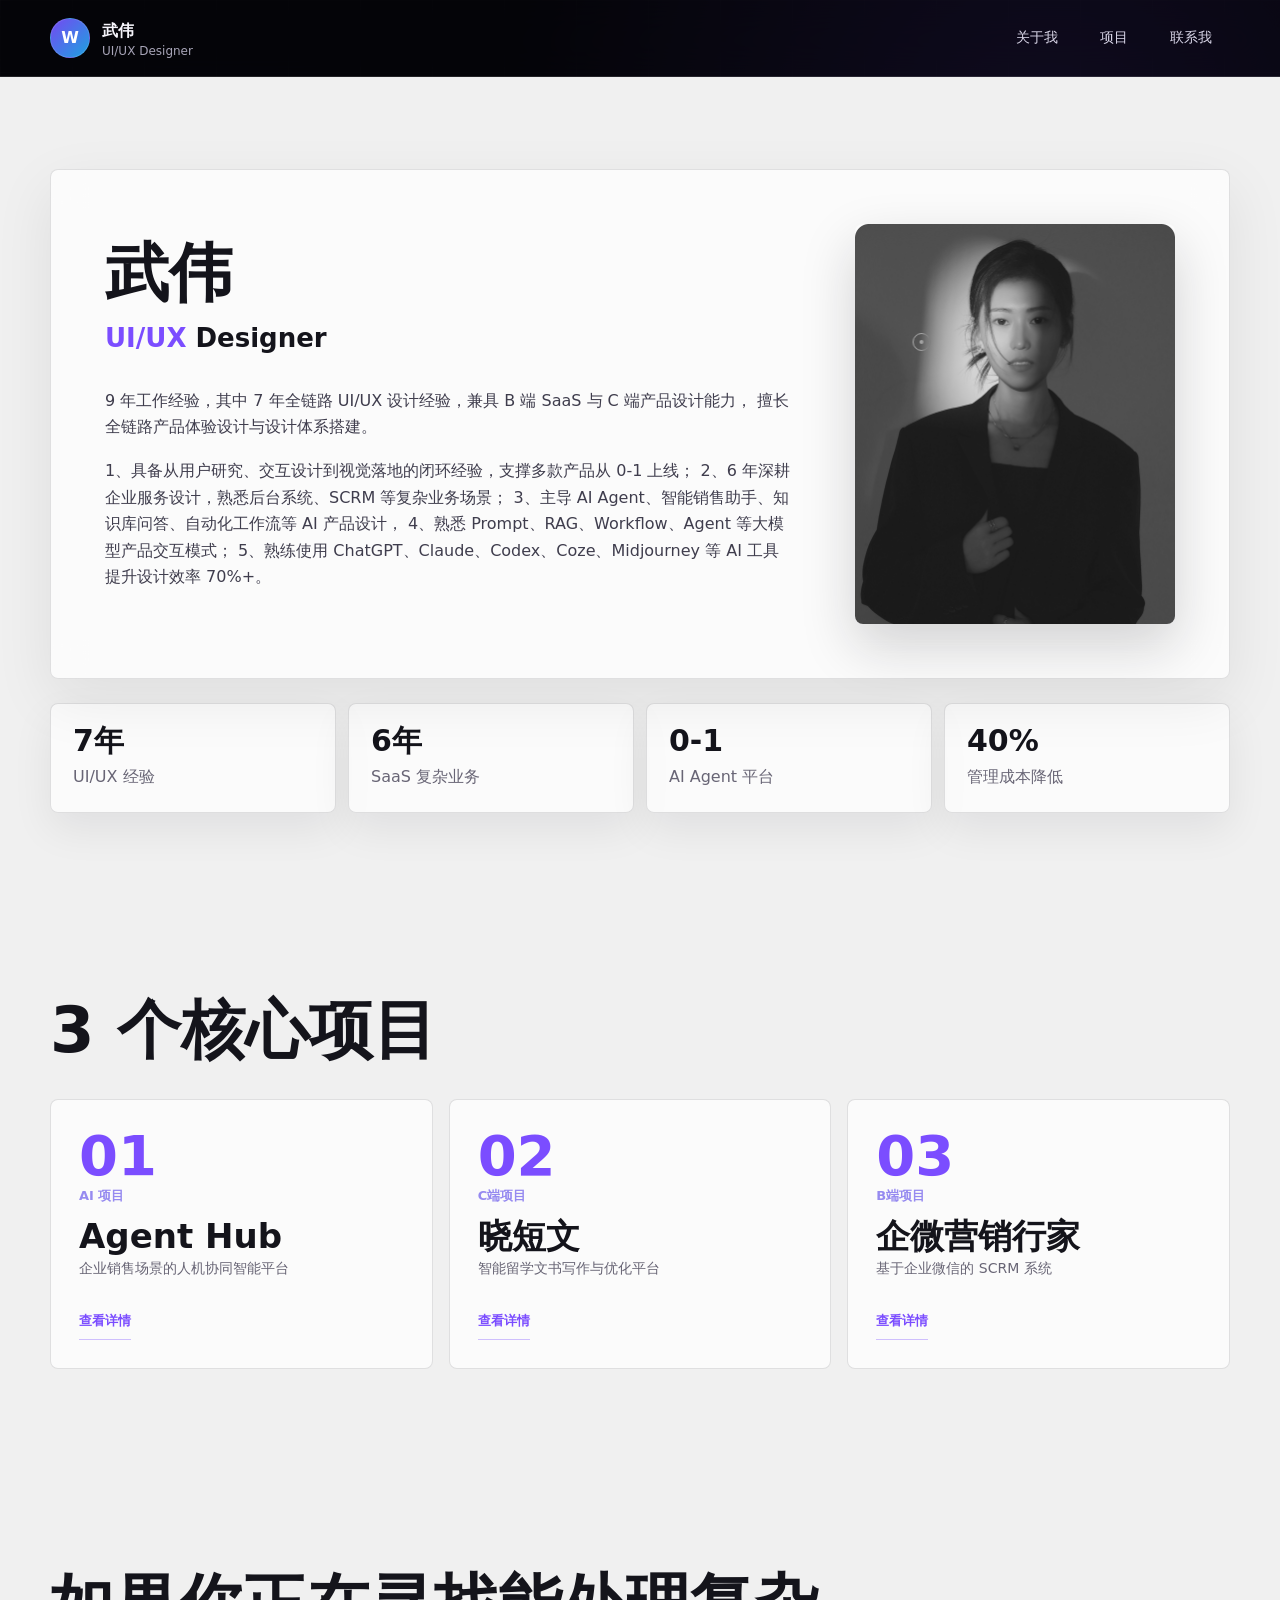
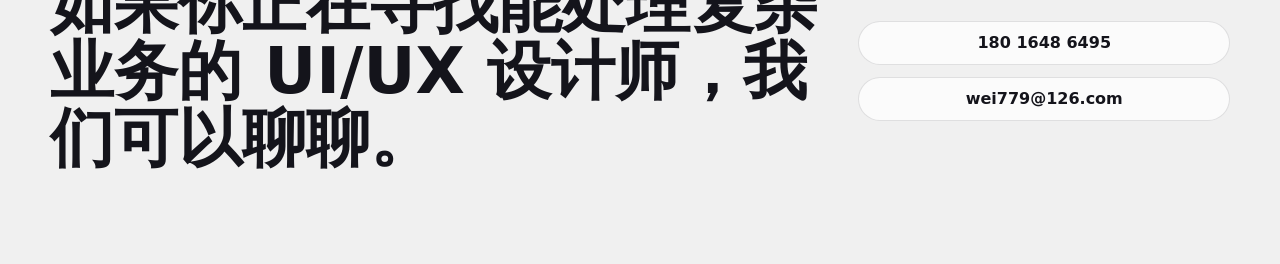
==== commit c1b7075b: "Update index.html" ====
--- a/index.html
+++ b/index.html
@@ -50,19 +50,16 @@
               <h2 id="about-title">武伟</h2>
               <p class="role"><span>UI/UX</span> Designer</p>
               <p>
-                9年工作经验，其中7 年全链路 UI/UX 设计经验，兼具 B 端 SaaS 与 C 端产品设计能力，
-                擅长全链路产品体验设计与设计体系搭建。
-               </p>
-                1、全流程能力：从用户研究、交互设计到视觉落地的闭环经验，支撑多款产品从 0-1 上线
-               </p>
-                2、B 端深耕：6 年企业服务设计经验，熟悉后台系统、SCRM 等复杂业务场景
-               </p>
-                3、AI 设计能力：主导AI Agent、智能销售助手、知识库问答、自动化工作流等AI产品设计，
-                熟悉大模型产品交互模式（Prompt、RAG、Workflow、Agent）
-               </p>
-                4、AI协同设计能力：熟练使用 ChatGPT、Claude、codex、Coze、Midjourney 等 AI 
-                工具辅助竞品分析、用户研究、需求拆解、原型构思与设计产出，实现设计效率提升 70%+。
+              9 年工作经验，其中 7 年全链路 UI/UX 设计经验，兼具 B 端 SaaS 与 C 端产品设计能力，
+              擅长全链路产品体验设计与设计体系搭建。
               </p>
+              <p>
+              1、具备从用户研究、交互设计到视觉落地的闭环经验，支撑多款产品从 0-1 上线；
+              2、6 年深耕企业服务设计，熟悉后台系统、SCRM 等复杂业务场景；
+              3、主导 AI Agent、智能销售助手、知识库问答、自动化工作流等 AI 产品设计，
+              4、熟悉 Prompt、RAG、Workflow、Agent 等大模型产品交互模式；
+              5、熟练使用 ChatGPT、Claude、Codex、Coze、Midjourney 等 AI 工具提升设计效率 70%+。
+            </p>
             </div>
             <figure class="about-photo">
               <img src="assets/portfolio/profile-photo.png" alt="武伟个人照片" />
